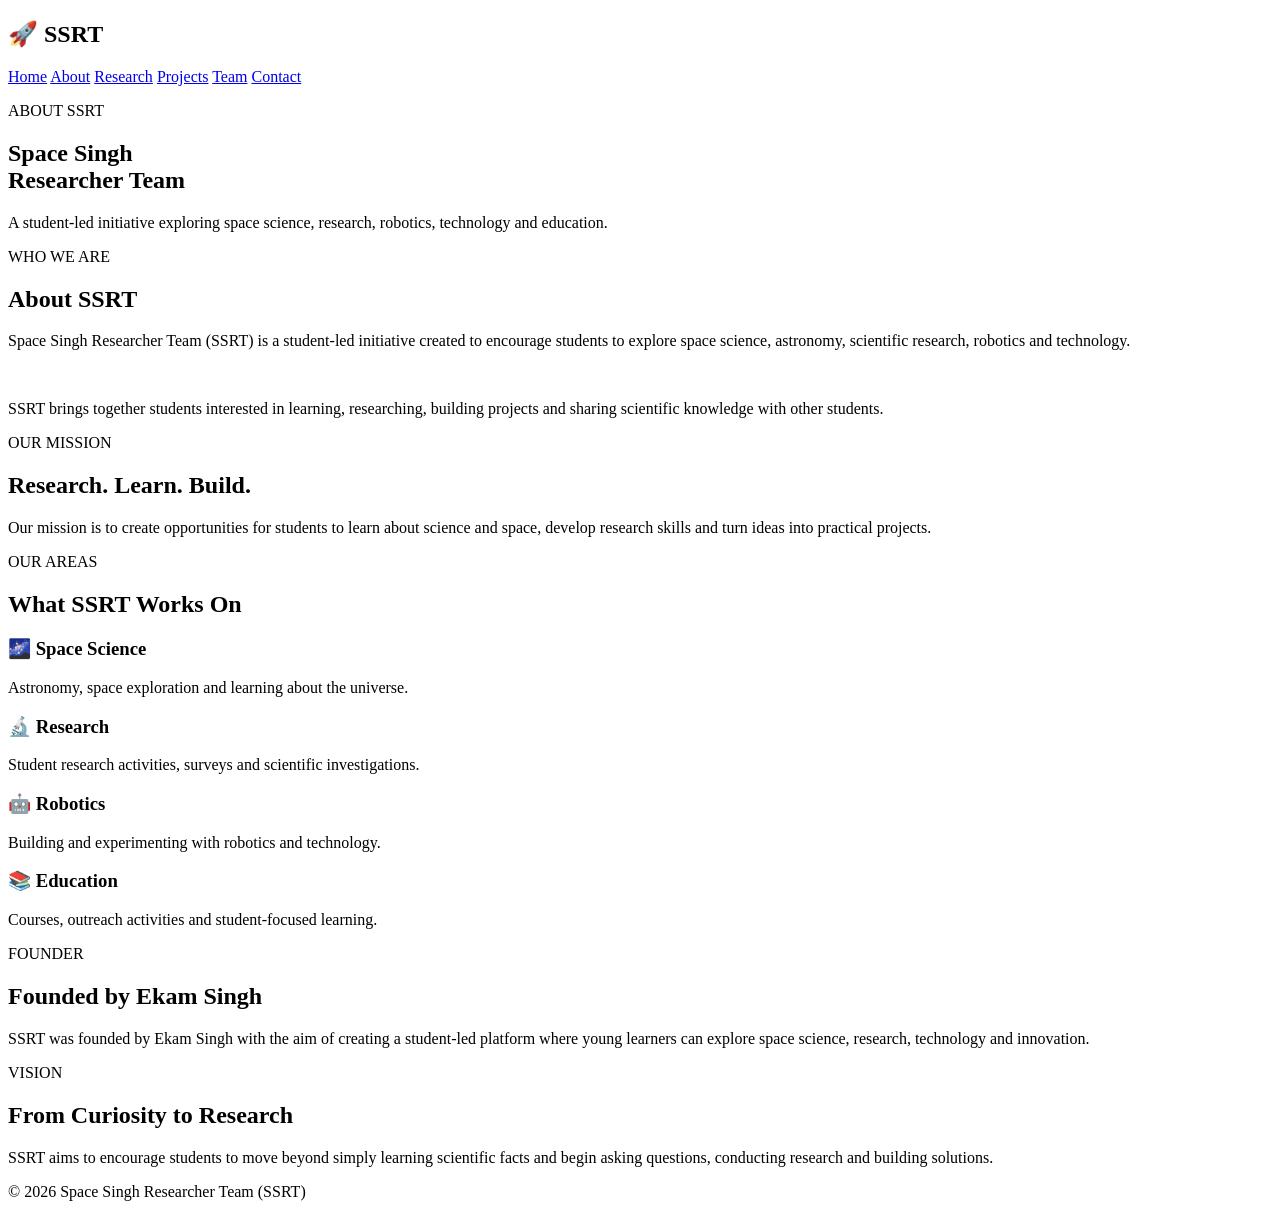
==== about.html @ 2bedaa79 "Add files via upload" ====
<!DOCTYPE html>
<html lang="en">

<head>
    <meta charset="UTF-8">
    <meta name="viewport" content="width=device-width, initial-scale=1.0">

    <title>About SSRT | Space Singh Researcher Team</title>

    <meta name="description"
        content="Learn about Space Singh Researcher Team (SSRT), its mission, activities, research, education and technology projects.">

    <link rel="stylesheet" href="css/style.css">
</head>

<body>

    <header>
        <nav>
            <h1>🚀 SSRT</h1>

            <div>
                <a href="index.html">Home</a>
                <a href="about.html">About</a>
                <a href="research.html">Research</a>
                <a href="projects.html">Projects</a>
                <a href="team.html">Team</a>
                <a href="contact.html">Contact</a>
            </div>
        </nav>
    </header>

    <main>

        <section class="hero">
            <p>ABOUT SSRT</p>

            <h2>Space Singh<br>Researcher Team</h2>

            <p>
                A student-led initiative exploring space science,
                research, robotics, technology and education.
            </p>
        </section>


        <section>

            <p>WHO WE ARE</p>

            <h2>About SSRT</h2>

            <p>
                Space Singh Researcher Team (SSRT) is a student-led
                initiative created to encourage students to explore
                space science, astronomy, scientific research,
                robotics and technology.
            </p>

            <br>

            <p>
                SSRT brings together students interested in learning,
                researching, building projects and sharing scientific
                knowledge with other students.
            </p>

        </section>


        <section>

            <p>OUR MISSION</p>

            <h2>Research. Learn. Build.</h2>

            <p>
                Our mission is to create opportunities for students
                to learn about science and space, develop research
                skills and turn ideas into practical projects.
            </p>

        </section>


        <section>

            <p>OUR AREAS</p>

            <h2>What SSRT Works On</h2>

            <div>

                <article>
                    <h3>🌌 Space Science</h3>

                    <p>
                        Astronomy, space exploration and learning
                        about the universe.
                    </p>
                </article>


                <article>
                    <h3>🔬 Research</h3>

                    <p>
                        Student research activities, surveys and
                        scientific investigations.
                    </p>
                </article>


                <article>
                    <h3>🤖 Robotics</h3>

                    <p>
                        Building and experimenting with robotics
                        and technology.
                    </p>
                </article>


                <article>
                    <h3>📚 Education</h3>

                    <p>
                        Courses, outreach activities and
                        student-focused learning.
                    </p>
                </article>

            </div>

        </section>


        <section>

            <p>FOUNDER</p>

            <h2>Founded by Ekam Singh</h2>

            <p>
                SSRT was founded by Ekam Singh with the aim of
                creating a student-led platform where young
                learners can explore space science, research,
                technology and innovation.
            </p>

        </section>


        <section>

            <p>VISION</p>

            <h2>From Curiosity to Research</h2>

            <p>
                SSRT aims to encourage students to move beyond
                simply learning scientific facts and begin asking
                questions, conducting research and building
                solutions.
            </p>

        </section>

    </main>


    <footer>

        <p>
            © 2026 Space Singh Researcher Team (SSRT)
        </p>

    </footer>

</body>

</html>
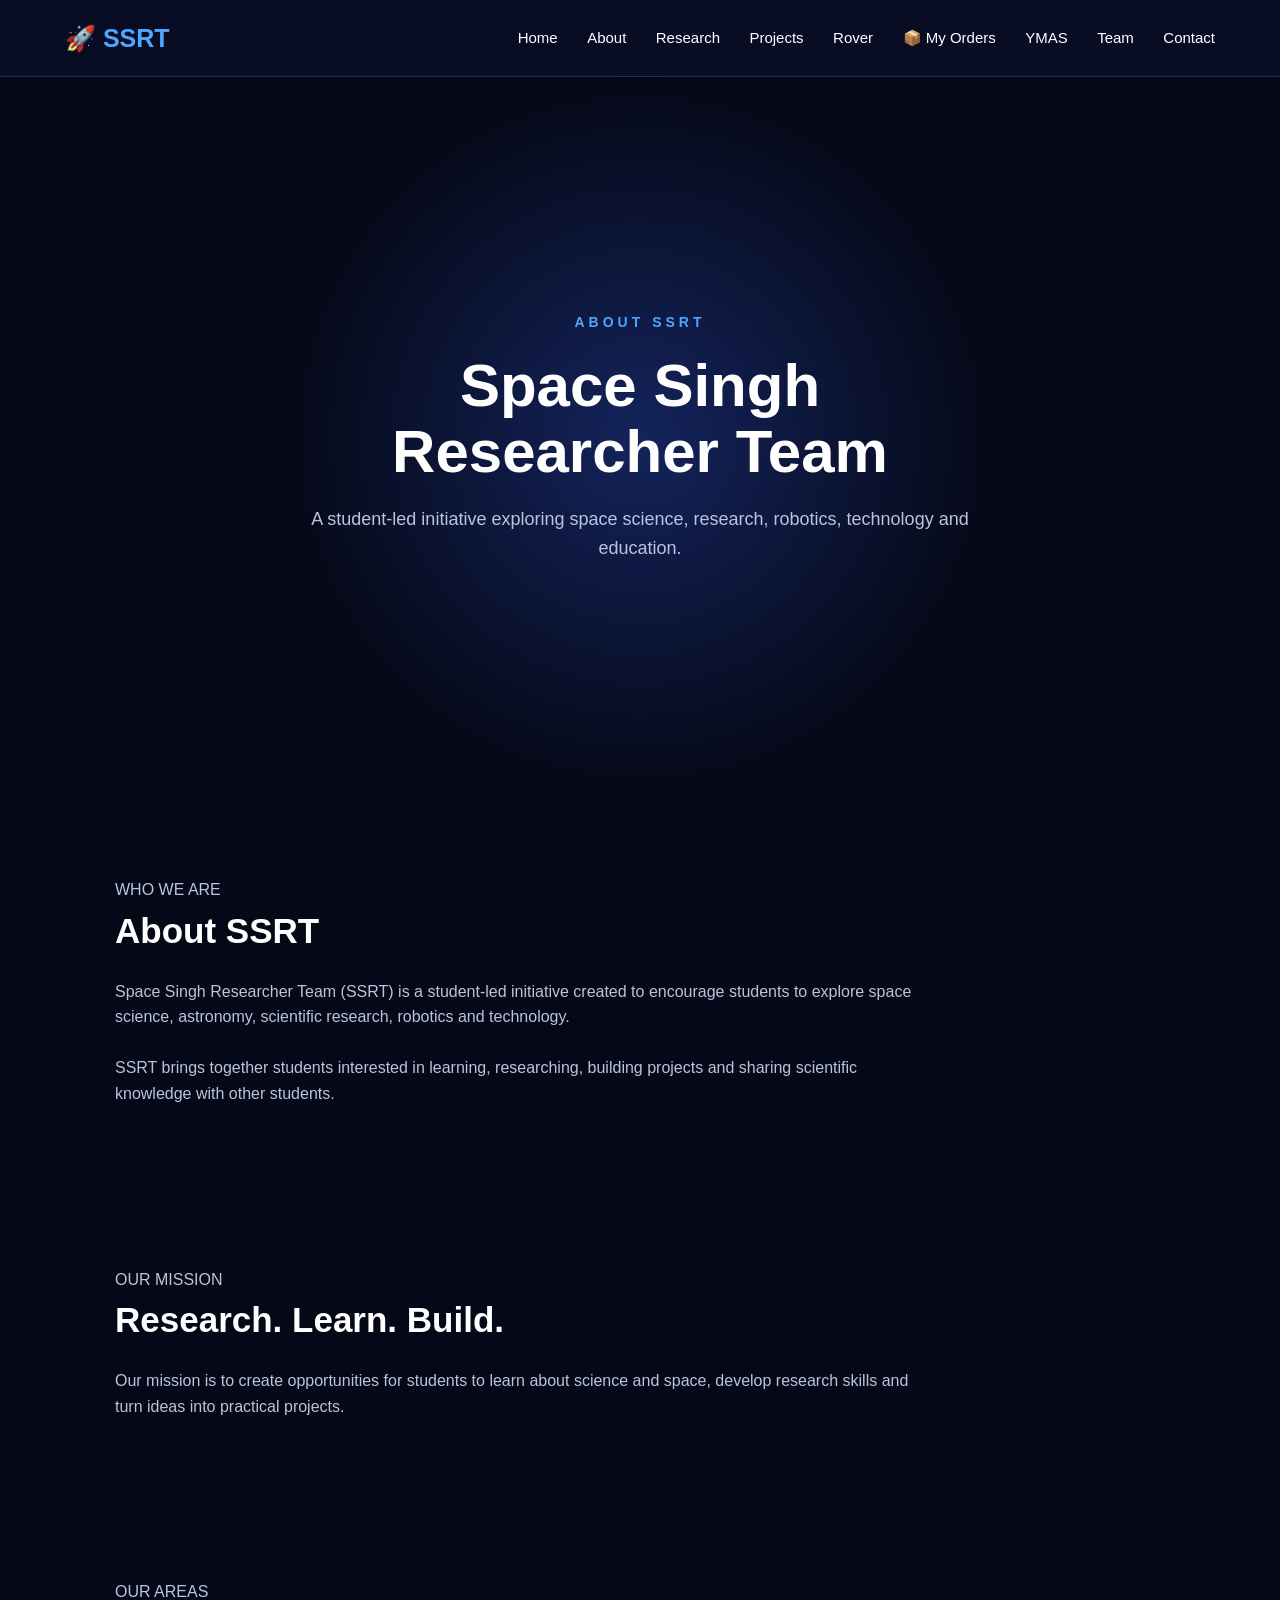
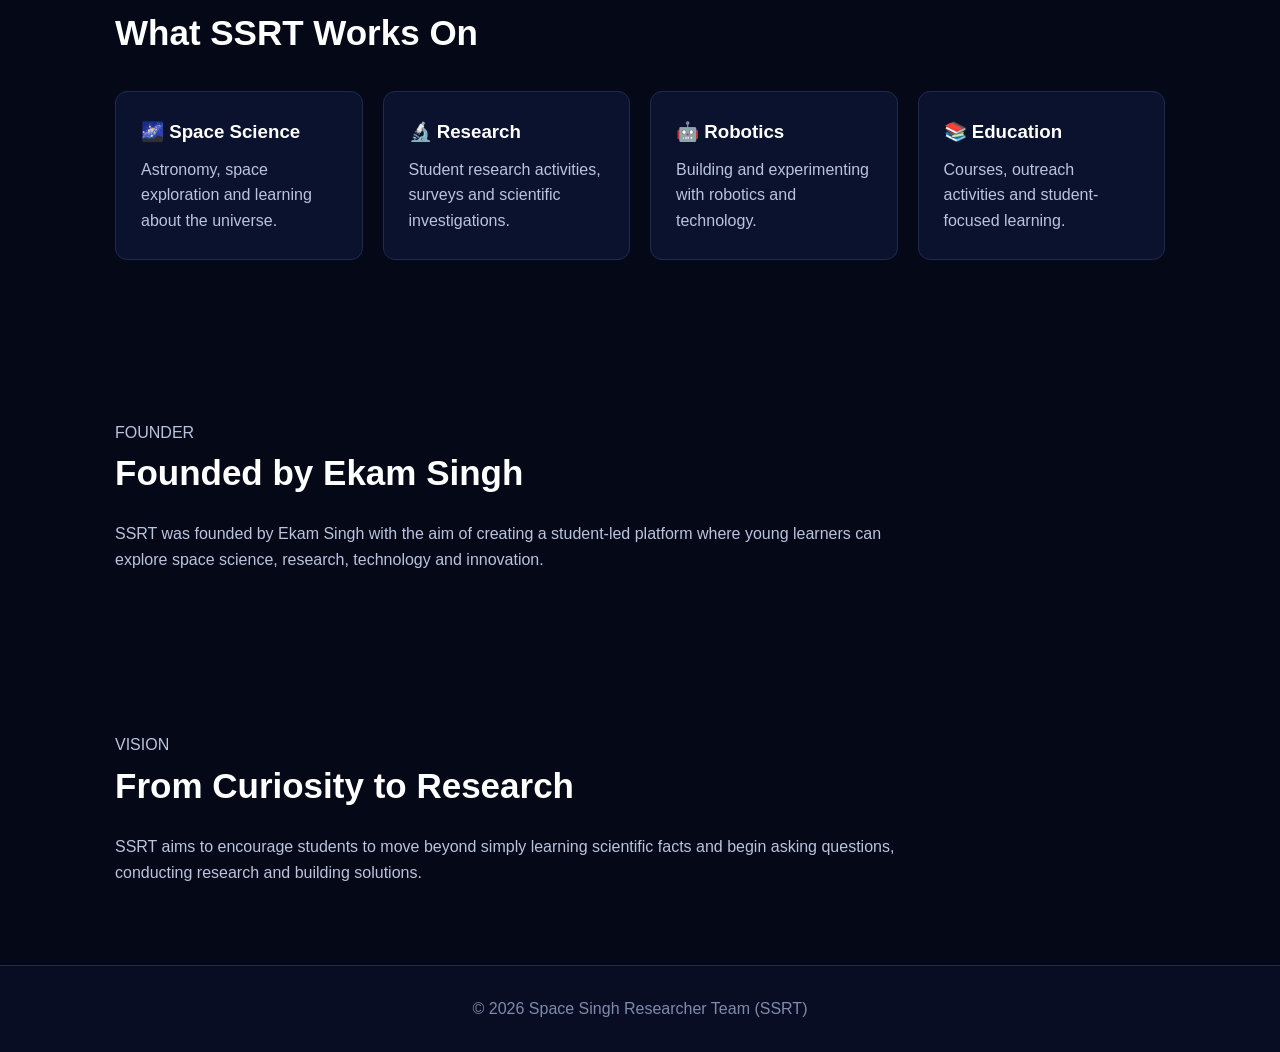
==== commit b2a3d647: "Update about.html" ====
--- a/about.html
+++ b/about.html
@@ -16,18 +16,21 @@
 <body>
 
     <header>
-        <nav>
-            <h1>🚀 SSRT</h1>
+       <nav>
+    <h1>🚀 SSRT</h1>
 
-            <div>
-                <a href="index.html">Home</a>
-                <a href="about.html">About</a>
-                <a href="research.html">Research</a>
-                <a href="projects.html">Projects</a>
-                <a href="team.html">Team</a>
-                <a href="contact.html">Contact</a>
-            </div>
-        </nav>
+    <div>
+        <a href="index.html">Home</a>
+        <a href="about.html">About</a>
+        <a href="research.html">Research</a>
+        <a href="projects.html">Projects</a>
+        <a href="rover.html">Rover</a>
+        <a href="my-orders.html">📦 My Orders</a>
+        <a href="ymas.html">YMAS</a>
+        <a href="team.html">Team</a>
+        <a href="contact.html">Contact</a>
+    </div>
+</nav>
     </header>
 
     <main>
@@ -179,4 +182,4 @@
 
 </body>
 
-</html>+</html>
--- a/css/style.css
+++ b/css/style.css
@@ -0,0 +1,255 @@
+* {
+    margin: 0;
+    padding: 0;
+    box-sizing: border-box;
+}
+
+body {
+    font-family: Arial, sans-serif;
+    background: #050816;
+    color: white;
+    line-height: 1.6;
+}
+
+header {
+    background: #080d24;
+    border-bottom: 1px solid #1d2a52;
+    position: sticky;
+    top: 0;
+    z-index: 1000;
+}
+
+nav {
+    max-width: 1200px;
+    margin: auto;
+    padding: 18px 25px;
+
+    display: flex;
+    justify-content: space-between;
+    align-items: center;
+}
+
+nav h1 {
+    font-size: 25px;
+    color: #4da6ff;
+}
+
+nav a {
+    color: white;
+    text-decoration: none;
+    margin-left: 25px;
+    font-size: 15px;
+    transition: 0.3s;
+}
+
+nav a:hover {
+    color: #4da6ff;
+}
+
+.hero {
+    min-height: 80vh;
+
+    display: flex;
+    flex-direction: column;
+    justify-content: center;
+    align-items: center;
+
+    text-align: center;
+    padding: 60px 20px;
+
+    background:
+        radial-gradient(circle at center, #14245c 0%, #050816 55%);
+}
+
+.hero > p:first-child {
+    color: #4da6ff;
+    letter-spacing: 4px;
+    font-size: 14px;
+    font-weight: bold;
+}
+
+.hero h2 {
+    font-size: 60px;
+    line-height: 1.1;
+    margin: 20px 0;
+}
+
+.hero p {
+    max-width: 700px;
+    color: #b9c4df;
+    font-size: 18px;
+}
+
+button {
+    margin-top: 30px;
+    padding: 14px 30px;
+
+    border: none;
+    border-radius: 8px;
+
+    background: #1677ff;
+    color: white;
+
+    font-size: 16px;
+    font-weight: bold;
+
+    cursor: pointer;
+    transition: 0.3s;
+}
+.auth-page {
+    min-height: 100vh;
+    display: flex;
+    justify-content: center;
+    align-items: center;
+    padding: 30px;
+    background:
+        radial-gradient(circle at center, #14245c 0%, #050816 60%);
+}
+
+.auth-box {
+    width: 100%;
+    max-width: 430px;
+    padding: 40px;
+    background: #0b122d;
+    border: 1px solid #1d2a52;
+    border-radius: 18px;
+    text-align: center;
+}
+
+.auth-box h1 {
+    color: #4da6ff;
+    font-size: 32px;
+    margin-bottom: 5px;
+}
+
+.auth-subtitle {
+    color: #7f8baa;
+    margin-bottom: 30px;
+}
+
+.auth-box h2 {
+    margin-bottom: 8px;
+}
+
+.auth-box h3 {
+    margin: 25px 0 15px;
+}
+
+.auth-box input {
+    width: 100%;
+    padding: 14px;
+    margin: 8px 0;
+
+    background: #050816;
+    color: white;
+
+    border: 1px solid #26345f;
+    border-radius: 8px;
+
+    outline: none;
+}
+
+.auth-box input:focus {
+    border-color: #3185ff;
+}
+
+.auth-box button {
+    width: 100%;
+    margin-top: 15px;
+}
+
+.auth-box a {
+    color: #4da6ff;
+    text-decoration: none;
+}
+
+#message {
+    margin-top: 20px;
+    color: #4da6ff;
+}
+button:hover {
+    background: #4595ff;
+    transform: translateY(-2px);
+}
+
+section {
+    max-width: 1100px;
+    margin: auto;
+    padding: 80px 25px;
+}
+
+section h2 {
+    font-size: 35px;
+    margin-bottom: 20px;
+}
+
+section p {
+    color: #b9c4df;
+    max-width: 800px;
+}
+
+section > div {
+    display: grid;
+    grid-template-columns: repeat(4, 1fr);
+    gap: 20px;
+    margin-top: 30px;
+}
+
+article {
+    background: #0b122d;
+    border: 1px solid #1d2a52;
+    border-radius: 12px;
+    padding: 25px;
+    transition: 0.3s;
+}
+
+article:hover {
+    transform: translateY(-5px);
+    border-color: #3185ff;
+}
+
+article h3 {
+    margin-bottom: 10px;
+}
+
+footer {
+    text-align: center;
+    padding: 30px;
+    background: #080d24;
+    border-top: 1px solid #1d2a52;
+}
+
+footer p {
+    color: #7f8baa;
+}
+
+@media (max-width: 800px) {
+
+    nav {
+        flex-direction: column;
+        gap: 15px;
+    }
+
+    nav a {
+        margin: 0 8px;
+    }
+
+    .hero h2 {
+        font-size: 42px;
+    }
+
+    section > div {
+        grid-template-columns: 1fr 1fr;
+    }
+}
+
+@media (max-width: 500px) {
+
+    .hero h2 {
+        font-size: 34px;
+    }
+
+    section > div {
+        grid-template-columns: 1fr;
+    }
+}
